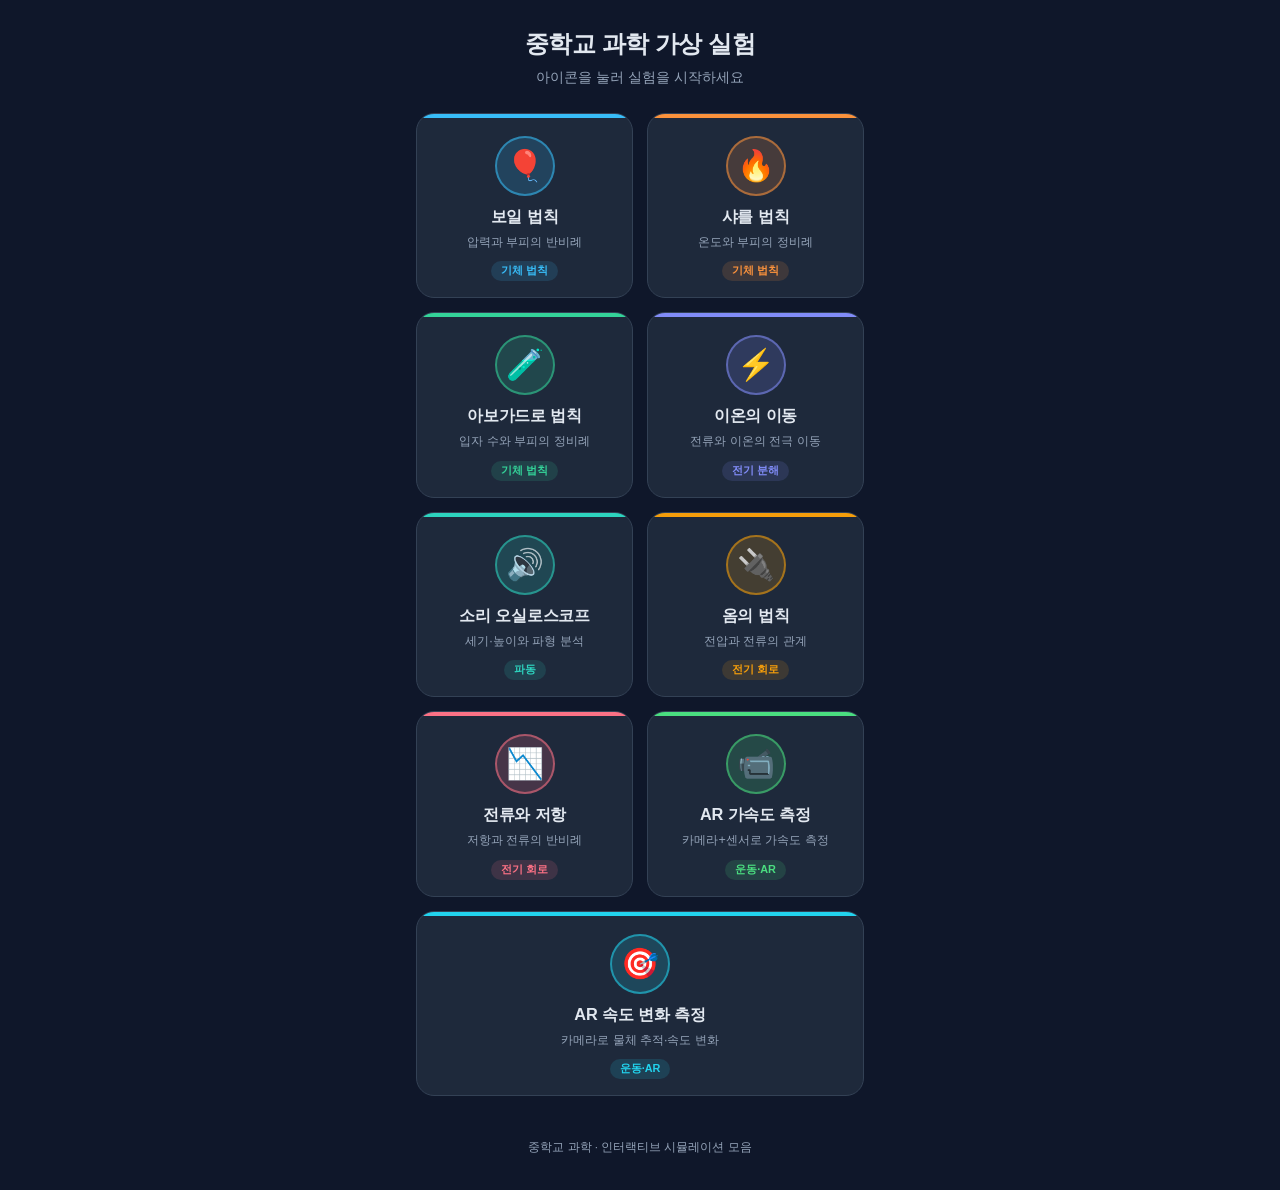
==== index.html @ 42863163 "AR 속도 변화 측정(카메라 영상 추적) 실험 페이지 추가 - 카메라 영상에서 탭한 물체를 템플릿 매칭으로 추적해 속력 v=Δd/Δt 계산 - 기준자(드래그 가능한 보정선 + 실제" ====
<!DOCTYPE html>
<html lang="ko">
<head>
<meta charset="UTF-8" />
<meta name="viewport" content="width=device-width, initial-scale=1.0, maximum-scale=1.0, user-scalable=no, viewport-fit=cover" />
<meta name="theme-color" content="#0f172a" />
<meta name="apple-mobile-web-app-capable" content="yes" />
<meta name="apple-mobile-web-app-status-bar-style" content="black-translucent" />
<title>중학교 과학 가상 실험</title>
<link rel="stylesheet" href="home.css" />
</head>
<body>
  <header class="home-header">
    <h1>중학교 과학 가상 실험</h1>
    <p class="home-sub">아이콘을 눌러 실험을 시작하세요</p>
  </header>

  <main class="home-main">
    <nav class="exp-grid" aria-label="가상 실험 목록">
      <a class="exp-card boyle" href="boyle.html">
        <span class="exp-icon" aria-hidden="true">🎈</span>
        <span class="exp-title">보일 법칙</span>
        <span class="exp-desc">압력과 부피의 반비례</span>
        <span class="exp-tag">기체 법칙</span>
      </a>

      <a class="exp-card charles" href="charles.html">
        <span class="exp-icon" aria-hidden="true">🔥</span>
        <span class="exp-title">샤를 법칙</span>
        <span class="exp-desc">온도와 부피의 정비례</span>
        <span class="exp-tag">기체 법칙</span>
      </a>

      <a class="exp-card avogadro" href="avogadro.html">
        <span class="exp-icon" aria-hidden="true">🧪</span>
        <span class="exp-title">아보가드로 법칙</span>
        <span class="exp-desc">입자 수와 부피의 정비례</span>
        <span class="exp-tag">기체 법칙</span>
      </a>

      <a class="exp-card ion" href="ion.html">
        <span class="exp-icon" aria-hidden="true">⚡</span>
        <span class="exp-title">이온의 이동</span>
        <span class="exp-desc">전류와 이온의 전극 이동</span>
        <span class="exp-tag">전기 분해</span>
      </a>

      <a class="exp-card wave" href="wave.html">
        <span class="exp-icon" aria-hidden="true">🔊</span>
        <span class="exp-title">소리 오실로스코프</span>
        <span class="exp-desc">세기·높이와 파형 분석</span>
        <span class="exp-tag">파동</span>
      </a>

      <a class="exp-card ohm" href="ohm.html">
        <span class="exp-icon" aria-hidden="true">🔌</span>
        <span class="exp-title">옴의 법칙</span>
        <span class="exp-desc">전압과 전류의 관계</span>
        <span class="exp-tag">전기 회로</span>
      </a>

      <a class="exp-card resistance" href="resistance.html">
        <span class="exp-icon" aria-hidden="true">📉</span>
        <span class="exp-title">전류와 저항</span>
        <span class="exp-desc">저항과 전류의 반비례</span>
        <span class="exp-tag">전기 회로</span>
      </a>

      <a class="exp-card accel" href="accel.html">
        <span class="exp-icon" aria-hidden="true">📹</span>
        <span class="exp-title">AR 가속도 측정</span>
        <span class="exp-desc">카메라+센서로 가속도 측정</span>
        <span class="exp-tag">운동·AR</span>
      </a>

      <a class="exp-card speed" href="speed.html">
        <span class="exp-icon" aria-hidden="true">🎯</span>
        <span class="exp-title">AR 속도 변화 측정</span>
        <span class="exp-desc">카메라로 물체 추적·속도 변화</span>
        <span class="exp-tag">운동·AR</span>
      </a>
    </nav>
  </main>

  <footer class="home-footer">
    <p>중학교 과학 · 인터랙티브 시뮬레이션 모음</p>
  </footer>
</body>
</html>
---- home.css ----
:root {
  --bg: #0f172a;
  --bg-soft: #1e293b;
  --card: #1e293b;
  --card-line: #334155;
  --text: #e2e8f0;
  --muted: #94a3b8;
  /* 각 실험 테마 색 */
  --boyle: #38bdf8;
  --charles: #fb923c;
  --avogadro: #34d399;
  --ion: #818cf8;
  --wave: #2dd4bf;
  --ohm: #f59e0b;
  --resistance: #fb7185;
  --accel: #4ade80;
  --speed: #22d3ee;
  --safe-top: env(safe-area-inset-top, 0px);
  --safe-bot: env(safe-area-inset-bottom, 0px);
}

* { box-sizing: border-box; -webkit-tap-highlight-color: transparent; }

html, body {
  margin: 0;
  padding: 0;
  min-height: 100%;
  background: var(--bg);
  color: var(--text);
  font-family: -apple-system, BlinkMacSystemFont, "Segoe UI", Roboto,
    "Apple SD Gothic Neo", "Noto Sans KR", sans-serif;
  -webkit-text-size-adjust: 100%;
  overscroll-behavior-y: contain;
}

.home-header {
  text-align: center;
  padding: calc(28px + var(--safe-top)) 16px 8px;
}
.home-header h1 {
  margin: 0;
  font-size: 1.5rem;
  letter-spacing: -0.02em;
}
.home-sub {
  margin: 8px 0 0;
  font-size: 0.9rem;
  color: var(--muted);
}

.home-main {
  max-width: 480px;
  margin: 0 auto;
  padding: 18px 16px calc(24px + var(--safe-bot));
}

/* ---- 실험 아이콘 카드 ---- */
.exp-grid {
  display: grid;
  grid-template-columns: repeat(2, 1fr);
  gap: 14px;
}
.exp-card {
  display: flex;
  flex-direction: column;
  align-items: center;
  text-align: center;
  gap: 6px;
  padding: 22px 12px 16px;
  background: var(--card);
  border: 1px solid var(--card-line);
  border-radius: 18px;
  text-decoration: none;
  color: var(--text);
  position: relative;
  overflow: hidden;
  transition: transform 0.12s ease, border-color 0.12s ease;
}
.exp-card::before {
  /* 카드 상단 테마색 띠 */
  content: "";
  position: absolute;
  top: 0; left: 0; right: 0;
  height: 4px;
  background: var(--theme, var(--muted));
}
.exp-card:active { transform: scale(0.97); }

.exp-card.boyle { --theme: var(--boyle); }
.exp-card.charles { --theme: var(--charles); }
.exp-card.avogadro { --theme: var(--avogadro); }
.exp-card.ion { --theme: var(--ion); }
.exp-card.wave { --theme: var(--wave); }
.exp-card.ohm { --theme: var(--ohm); }
.exp-card.resistance { --theme: var(--resistance); }
.exp-card.accel { --theme: var(--accel); }
.exp-card.speed { --theme: var(--speed); }
.exp-card:active { border-color: var(--theme); }

/* 홀수 개일 때 마지막 카드는 한 줄 전체 차지 */
.exp-card:last-child:nth-child(odd) { grid-column: 1 / -1; }

.exp-icon {
  display: flex;
  align-items: center;
  justify-content: center;
  width: 60px;
  height: 60px;
  margin-bottom: 4px;
  font-size: 1.9rem;
  border-radius: 50%;
  background: rgba(148, 163, 184, 0.16);
  background: color-mix(in srgb, var(--theme) 18%, transparent);
  border: 2px solid rgba(148, 163, 184, 0.5);
  border: 2px solid color-mix(in srgb, var(--theme) 55%, transparent);
}
.exp-title {
  font-size: 1.02rem;
  font-weight: 700;
  letter-spacing: -0.01em;
}
.exp-desc {
  font-size: 0.78rem;
  color: var(--muted);
  line-height: 1.4;
}
.exp-tag {
  margin-top: 4px;
  font-size: 0.68rem;
  font-weight: 700;
  color: var(--theme);
  background: rgba(148, 163, 184, 0.14);
  background: color-mix(in srgb, var(--theme) 14%, transparent);
  border-radius: 999px;
  padding: 3px 10px;
}

.home-footer {
  text-align: center;
  padding: 8px 16px calc(24px + var(--safe-bot));
  font-size: 0.72rem;
  color: var(--muted);
}
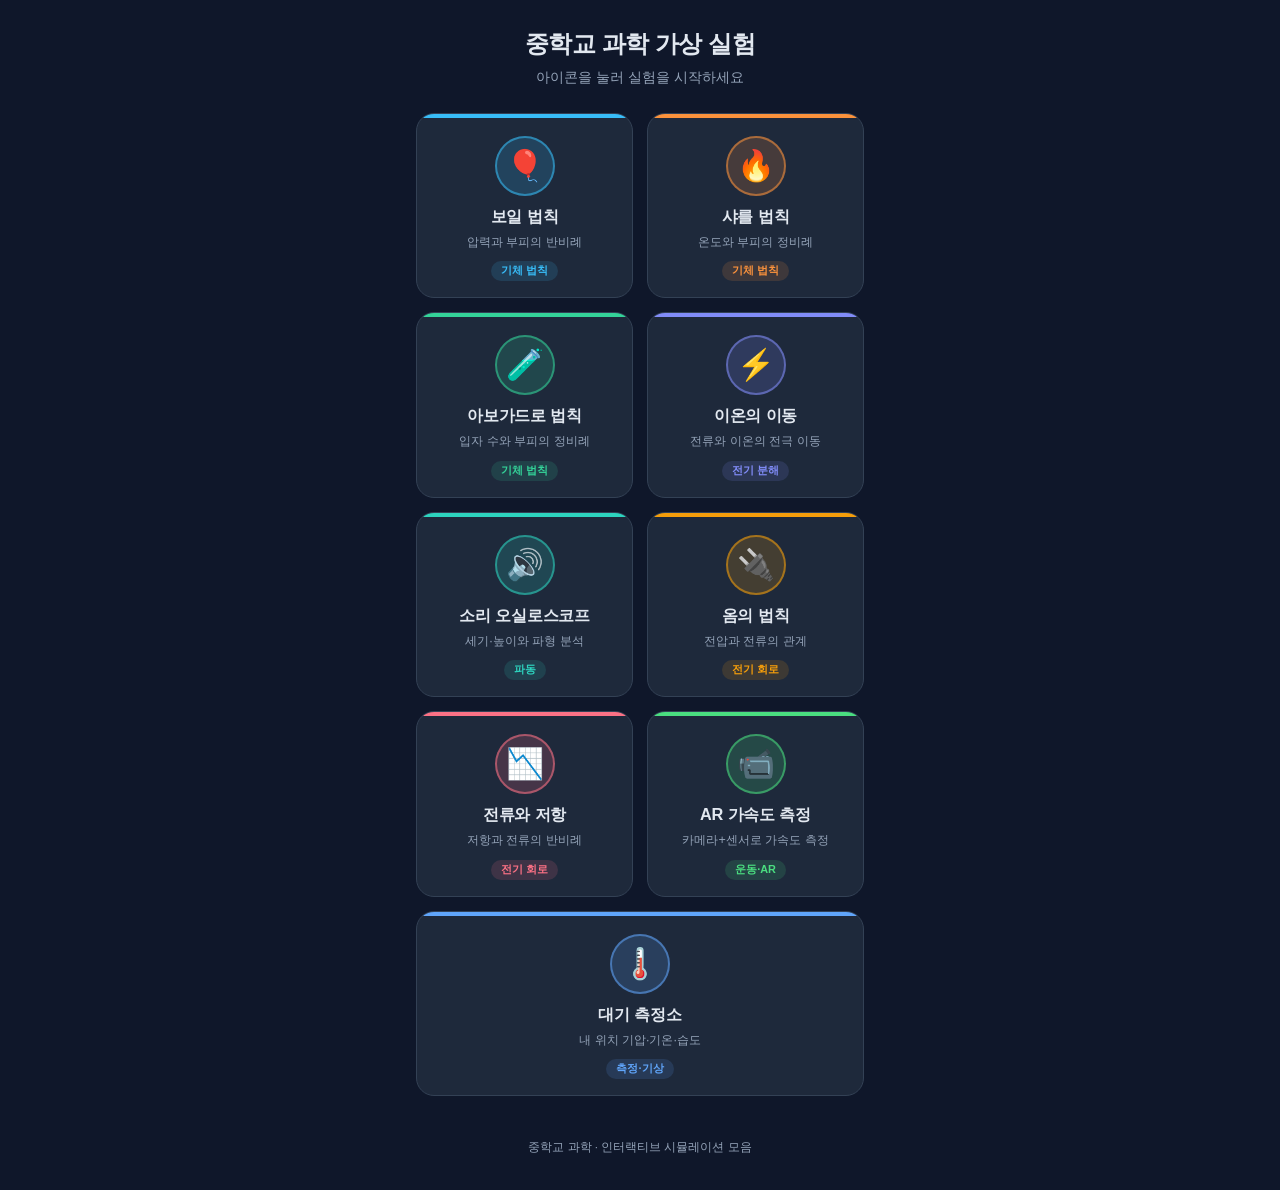
==== commit ae28f96c: "대기 측정소(기압·기온·습도) 페이지 추가 - weather.html/css/js: GPS 위치 기반 실시간 기압·기온·습도 표시 - 브라우저가 기압/온도/습도 센서를 직접 노출하" ====
--- a/index.html
+++ b/index.html
@@ -73,11 +73,11 @@
         <span class="exp-tag">운동·AR</span>
       </a>
 
-      <a class="exp-card speed" href="speed.html">
-        <span class="exp-icon" aria-hidden="true">🎯</span>
-        <span class="exp-title">AR 속도 변화 측정</span>
-        <span class="exp-desc">카메라로 물체 추적·속도 변화</span>
-        <span class="exp-tag">운동·AR</span>
+      <a class="exp-card weather" href="weather.html">
+        <span class="exp-icon" aria-hidden="true">🌡️</span>
+        <span class="exp-title">대기 측정소</span>
+        <span class="exp-desc">내 위치 기압·기온·습도</span>
+        <span class="exp-tag">측정·기상</span>
       </a>
     </nav>
   </main>
--- a/home.css
+++ b/home.css
@@ -14,7 +14,7 @@
   --ohm: #f59e0b;
   --resistance: #fb7185;
   --accel: #4ade80;
-  --speed: #22d3ee;
+  --weather: #60a5fa;
   --safe-top: env(safe-area-inset-top, 0px);
   --safe-bot: env(safe-area-inset-bottom, 0px);
 }
@@ -94,7 +94,7 @@
 .exp-card.ohm { --theme: var(--ohm); }
 .exp-card.resistance { --theme: var(--resistance); }
 .exp-card.accel { --theme: var(--accel); }
-.exp-card.speed { --theme: var(--speed); }
+.exp-card.weather { --theme: var(--weather); }
 .exp-card:active { border-color: var(--theme); }
 
 /* 홀수 개일 때 마지막 카드는 한 줄 전체 차지 */
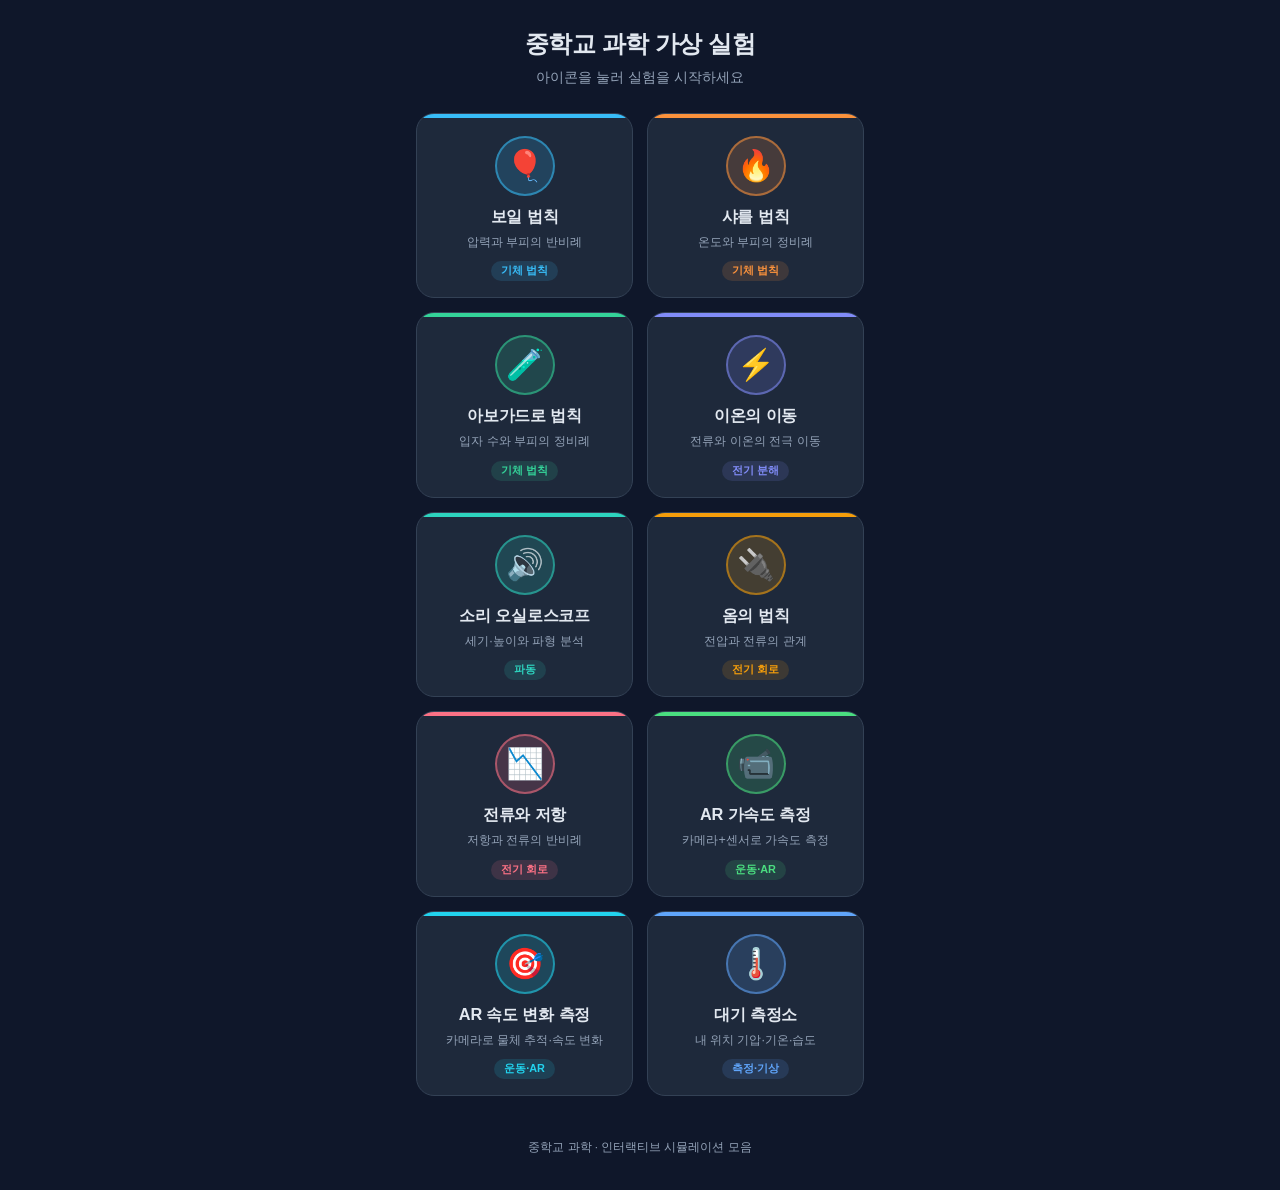
==== commit cc7694c6: "Merge branch 'claude/zen-hawking-oh0vre': 대기 측정소 카드와 병합 Co-Authored-By: Claude Fable 5 <noreply@anth" ====
--- a/index.html
+++ b/index.html
@@ -73,6 +73,13 @@
         <span class="exp-tag">운동·AR</span>
       </a>
 
+      <a class="exp-card speed" href="speed.html">
+        <span class="exp-icon" aria-hidden="true">🎯</span>
+        <span class="exp-title">AR 속도 변화 측정</span>
+        <span class="exp-desc">카메라로 물체 추적·속도 변화</span>
+        <span class="exp-tag">운동·AR</span>
+      </a>
+
       <a class="exp-card weather" href="weather.html">
         <span class="exp-icon" aria-hidden="true">🌡️</span>
         <span class="exp-title">대기 측정소</span>
--- a/home.css
+++ b/home.css
@@ -14,6 +14,7 @@
   --ohm: #f59e0b;
   --resistance: #fb7185;
   --accel: #4ade80;
+  --speed: #22d3ee;
   --weather: #60a5fa;
   --safe-top: env(safe-area-inset-top, 0px);
   --safe-bot: env(safe-area-inset-bottom, 0px);
@@ -94,6 +95,7 @@
 .exp-card.ohm { --theme: var(--ohm); }
 .exp-card.resistance { --theme: var(--resistance); }
 .exp-card.accel { --theme: var(--accel); }
+.exp-card.speed { --theme: var(--speed); }
 .exp-card.weather { --theme: var(--weather); }
 .exp-card:active { border-color: var(--theme); }
 
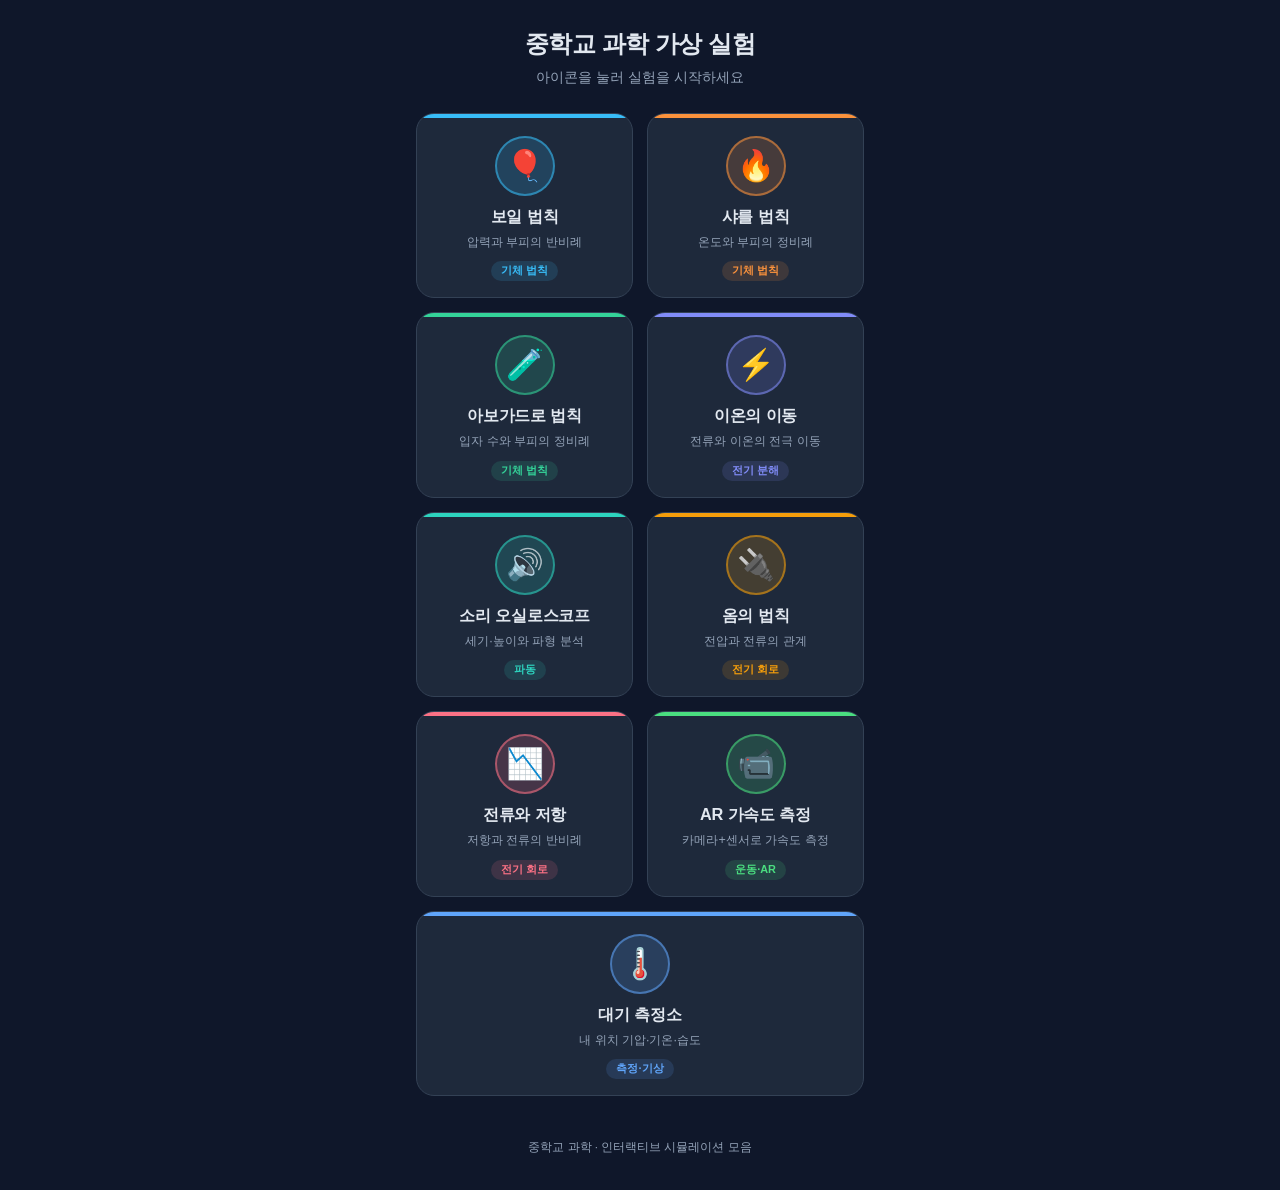
==== commit 14077774: "홈 화면에서 AR 속도 변화 측정 카드 임시 숨김 speed.html 페이지 자체는 유지 — 직접 URL 접속은 가능  Co-Authored-By: Claude Fable 5 <n" ====
--- a/index.html
+++ b/index.html
@@ -73,12 +73,16 @@
         <span class="exp-tag">운동·AR</span>
       </a>
 
+      <!-- AR 속도 변화 측정: 준비될 때까지 홈에서 숨김 (speed.html로 직접 접속은 가능)
       <a class="exp-card speed" href="speed.html">
         <span class="exp-icon" aria-hidden="true">🎯</span>
         <span class="exp-title">AR 속도 변화 측정</span>
         <span class="exp-desc">카메라로 물체 추적·속도 변화</span>
         <span class="exp-tag">운동·AR</span>
       </a>
+      -->
+
+
 
       <a class="exp-card weather" href="weather.html">
         <span class="exp-icon" aria-hidden="true">🌡️</span>
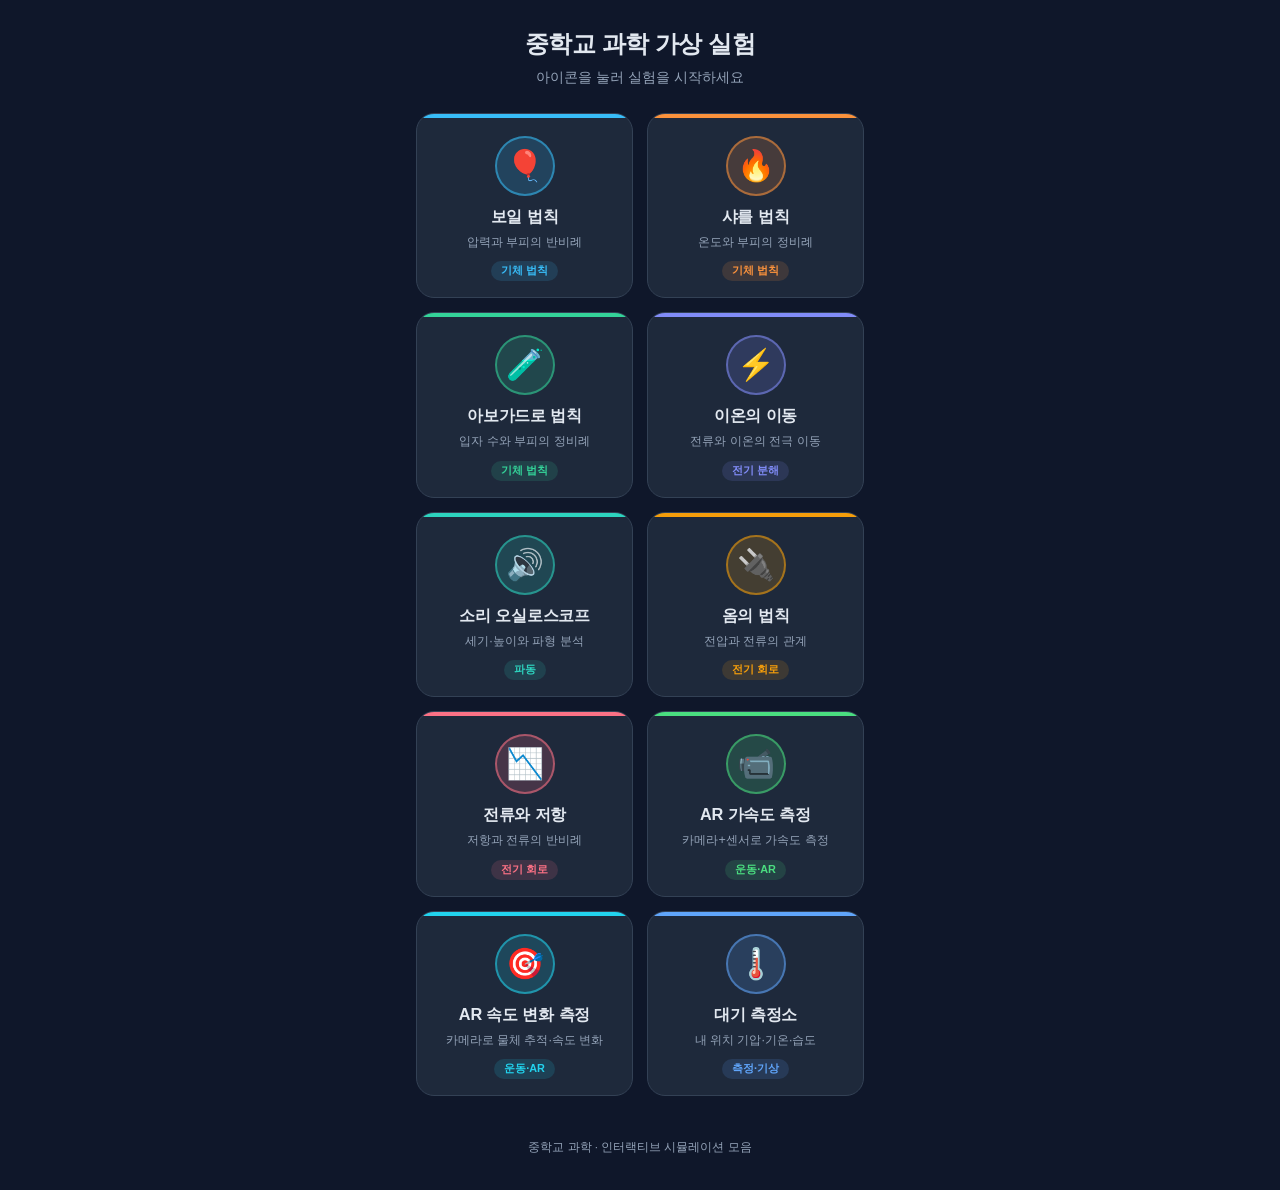
==== commit bc44e17c: "홈 화면에 AR 속도 변화 측정 카드 다시 노출 Co-Authored-By: Claude Fable 5 <noreply@anthropic.com> Claude-Session: ht" ====
--- a/index.html
+++ b/index.html
@@ -73,15 +73,12 @@
         <span class="exp-tag">운동·AR</span>
       </a>
 
-      <!-- AR 속도 변화 측정: 준비될 때까지 홈에서 숨김 (speed.html로 직접 접속은 가능)
       <a class="exp-card speed" href="speed.html">
         <span class="exp-icon" aria-hidden="true">🎯</span>
         <span class="exp-title">AR 속도 변화 측정</span>
         <span class="exp-desc">카메라로 물체 추적·속도 변화</span>
         <span class="exp-tag">운동·AR</span>
       </a>
-      -->
-
 
 
       <a class="exp-card weather" href="weather.html">
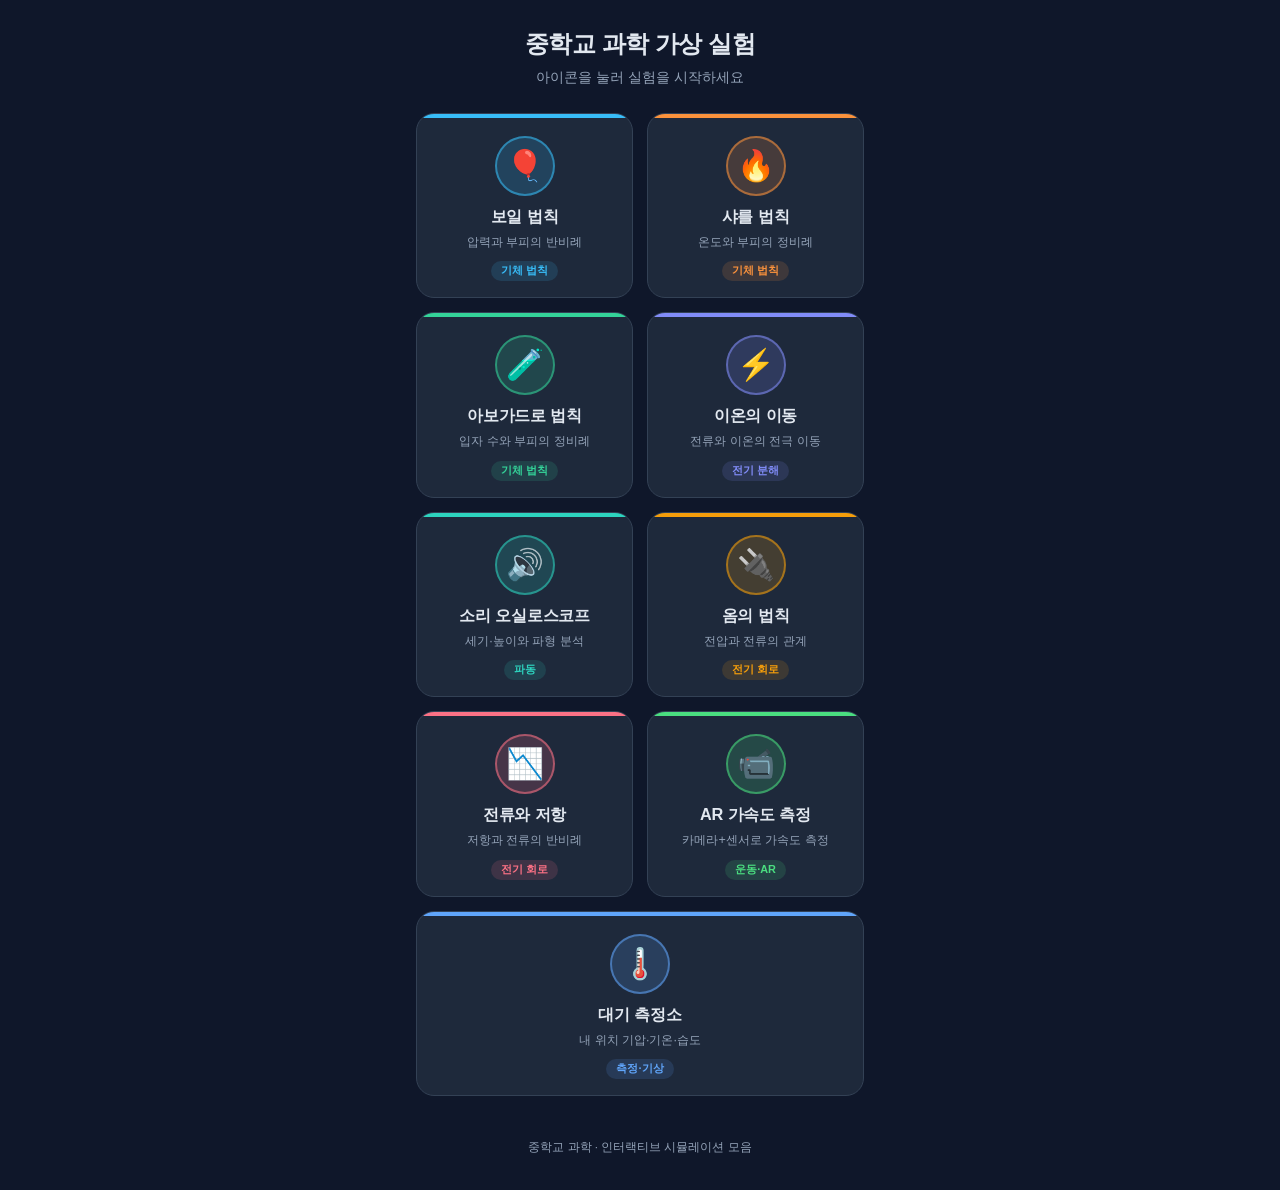
==== commit f4659c5e: "PWA 지원: 앱 아이콘·매니페스트·서비스 워커 추가 - icons/: 피스톤 실린더+기체 입자 디자인 아이콘 (192/512/maskable/apple-touch/favicon)" ====
--- a/index.html
+++ b/index.html
@@ -7,6 +7,10 @@
 <meta name="apple-mobile-web-app-capable" content="yes" />
 <meta name="apple-mobile-web-app-status-bar-style" content="black-translucent" />
 <title>중학교 과학 가상 실험</title>
+<link rel="manifest" href="manifest.webmanifest" />
+<link rel="icon" type="image/png" sizes="32x32" href="icons/favicon-32.png" />
+<link rel="apple-touch-icon" href="icons/apple-touch-icon.png" />
+<meta name="apple-mobile-web-app-title" content="과학실험" />
 <link rel="stylesheet" href="home.css" />
 </head>
 <body>
@@ -73,14 +77,6 @@
         <span class="exp-tag">운동·AR</span>
       </a>
 
-      <a class="exp-card speed" href="speed.html">
-        <span class="exp-icon" aria-hidden="true">🎯</span>
-        <span class="exp-title">AR 속도 변화 측정</span>
-        <span class="exp-desc">카메라로 물체 추적·속도 변화</span>
-        <span class="exp-tag">운동·AR</span>
-      </a>
-
-
       <a class="exp-card weather" href="weather.html">
         <span class="exp-icon" aria-hidden="true">🌡️</span>
         <span class="exp-title">대기 측정소</span>
@@ -93,5 +89,12 @@
   <footer class="home-footer">
     <p>중학교 과학 · 인터랙티브 시뮬레이션 모음</p>
   </footer>
+
+  <script>
+    // 오프라인 캐시 + 앱 설치용 서비스 워커
+    if ("serviceWorker" in navigator) {
+      navigator.serviceWorker.register("sw.js").catch(function () {});
+    }
+  </script>
 </body>
 </html>
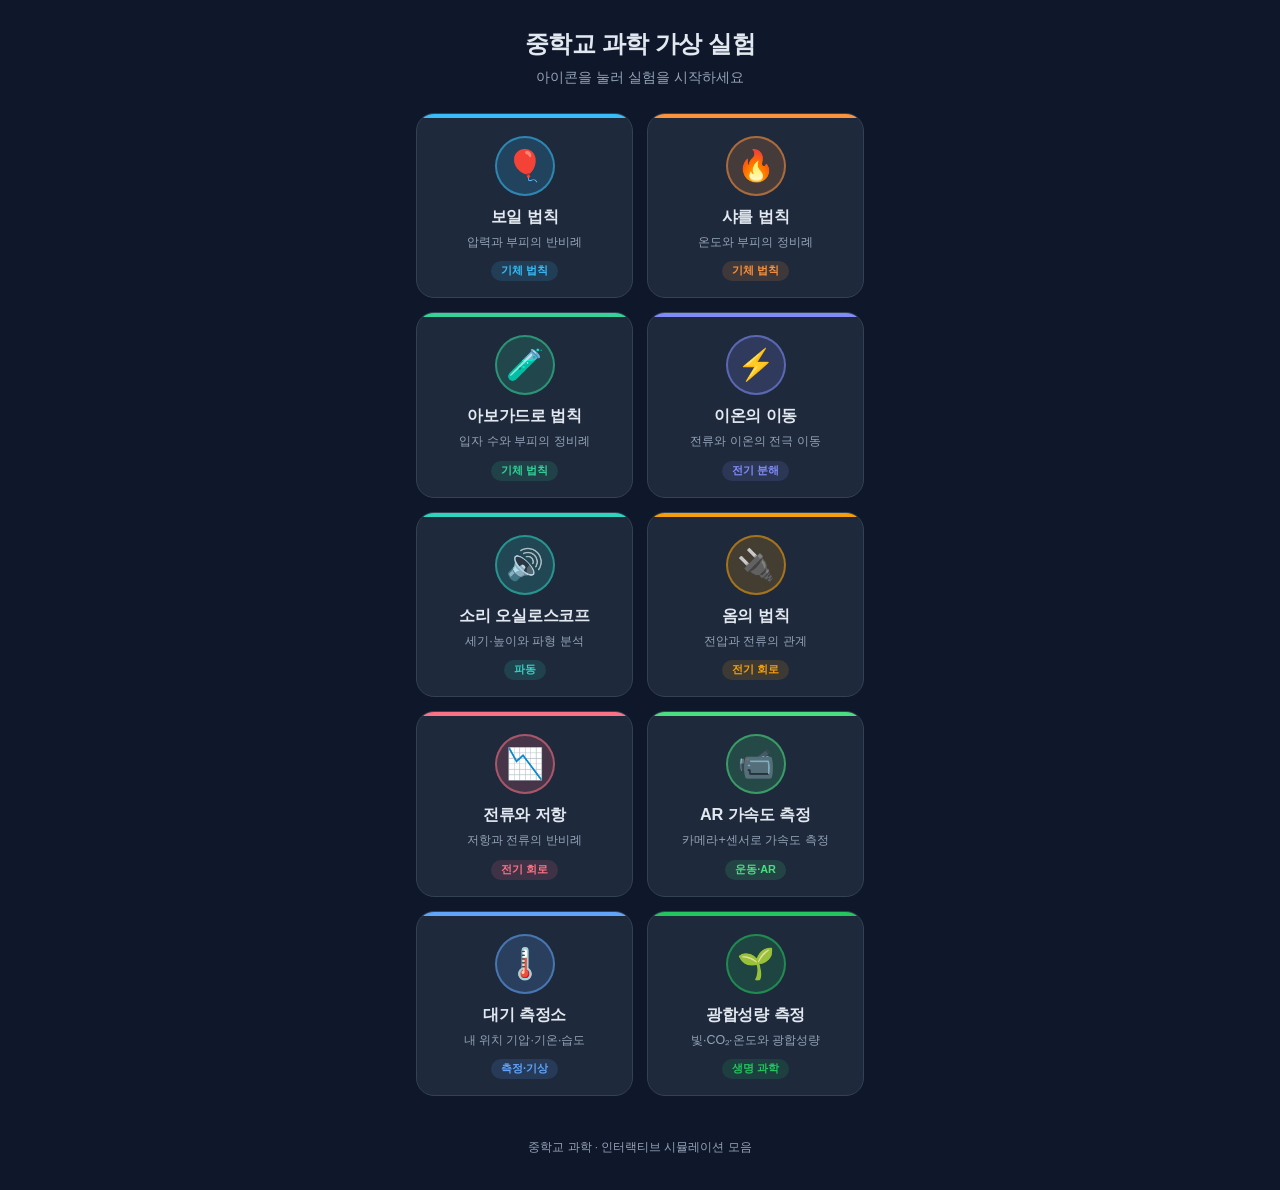
==== commit e868364f: "광합성량 측정 시뮬레이터 페이지 추가 빛의 세기·CO₂ 농도·온도를 조절하며 물풀(검정말)의 산소 기포 발생으로 광합성량을 측정하는 실험 페이지를 추가했다. 한정 요인 개념과 광합" ====
--- a/index.html
+++ b/index.html
@@ -83,6 +83,13 @@
         <span class="exp-desc">내 위치 기압·기온·습도</span>
         <span class="exp-tag">측정·기상</span>
       </a>
+
+      <a class="exp-card photosynthesis" href="photosynthesis.html">
+        <span class="exp-icon" aria-hidden="true">🌱</span>
+        <span class="exp-title">광합성량 측정</span>
+        <span class="exp-desc">빛·CO₂·온도와 광합성량</span>
+        <span class="exp-tag">생명 과학</span>
+      </a>
     </nav>
   </main>
 
--- a/home.css
+++ b/home.css
@@ -14,8 +14,8 @@
   --ohm: #f59e0b;
   --resistance: #fb7185;
   --accel: #4ade80;
-  --speed: #22d3ee;
   --weather: #60a5fa;
+  --photosynthesis: #22c55e;
   --safe-top: env(safe-area-inset-top, 0px);
   --safe-bot: env(safe-area-inset-bottom, 0px);
 }
@@ -95,8 +95,8 @@
 .exp-card.ohm { --theme: var(--ohm); }
 .exp-card.resistance { --theme: var(--resistance); }
 .exp-card.accel { --theme: var(--accel); }
-.exp-card.speed { --theme: var(--speed); }
 .exp-card.weather { --theme: var(--weather); }
+.exp-card.photosynthesis { --theme: var(--photosynthesis); }
 .exp-card:active { border-color: var(--theme); }
 
 /* 홀수 개일 때 마지막 카드는 한 줄 전체 차지 */
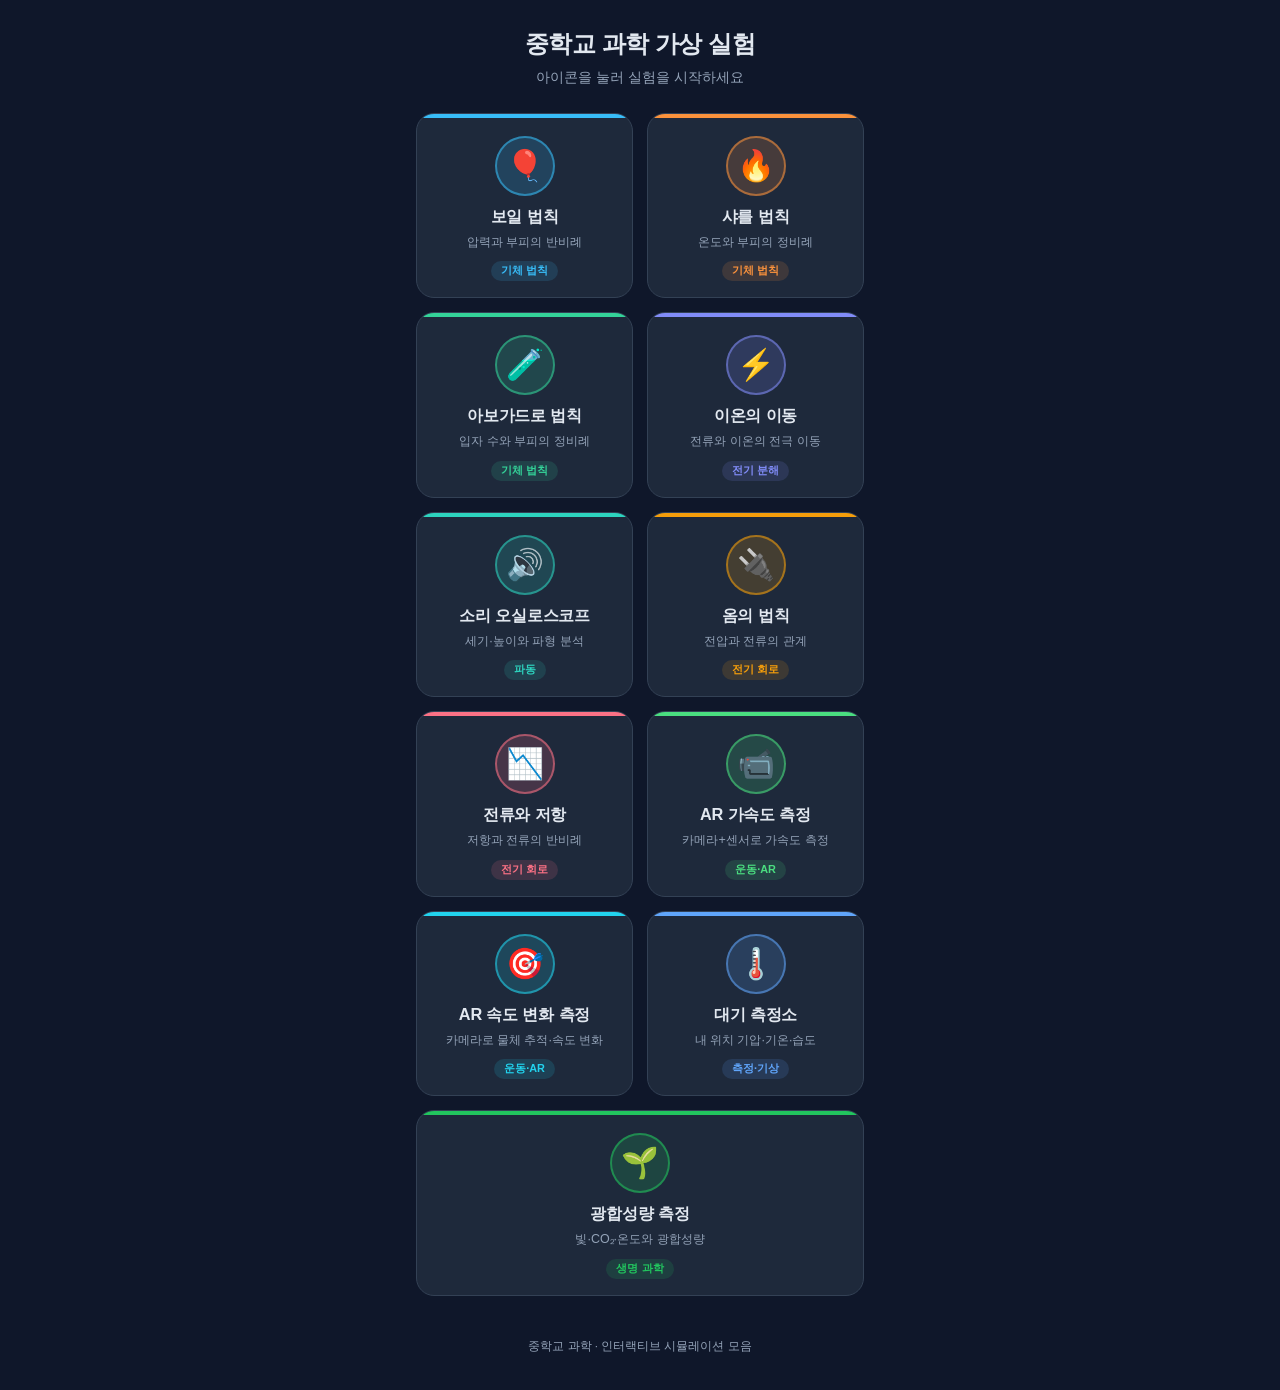
==== commit 36473cce: "Merge bc44e17cd3f5e11cdd93e7db218b961495a246b6 into aae93d43be3e08fed9034f250d27aba5213f4350" ====
--- a/index.html
+++ b/index.html
@@ -77,6 +77,14 @@
         <span class="exp-tag">운동·AR</span>
       </a>
 
+      <a class="exp-card speed" href="speed.html">
+        <span class="exp-icon" aria-hidden="true">🎯</span>
+        <span class="exp-title">AR 속도 변화 측정</span>
+        <span class="exp-desc">카메라로 물체 추적·속도 변화</span>
+        <span class="exp-tag">운동·AR</span>
+      </a>
+
+
       <a class="exp-card weather" href="weather.html">
         <span class="exp-icon" aria-hidden="true">🌡️</span>
         <span class="exp-title">대기 측정소</span>
--- a/home.css
+++ b/home.css
@@ -14,6 +14,7 @@
   --ohm: #f59e0b;
   --resistance: #fb7185;
   --accel: #4ade80;
+  --speed: #22d3ee;
   --weather: #60a5fa;
   --photosynthesis: #22c55e;
   --safe-top: env(safe-area-inset-top, 0px);
@@ -95,6 +96,7 @@
 .exp-card.ohm { --theme: var(--ohm); }
 .exp-card.resistance { --theme: var(--resistance); }
 .exp-card.accel { --theme: var(--accel); }
+.exp-card.speed { --theme: var(--speed); }
 .exp-card.weather { --theme: var(--weather); }
 .exp-card.photosynthesis { --theme: var(--photosynthesis); }
 .exp-card:active { border-color: var(--theme); }
